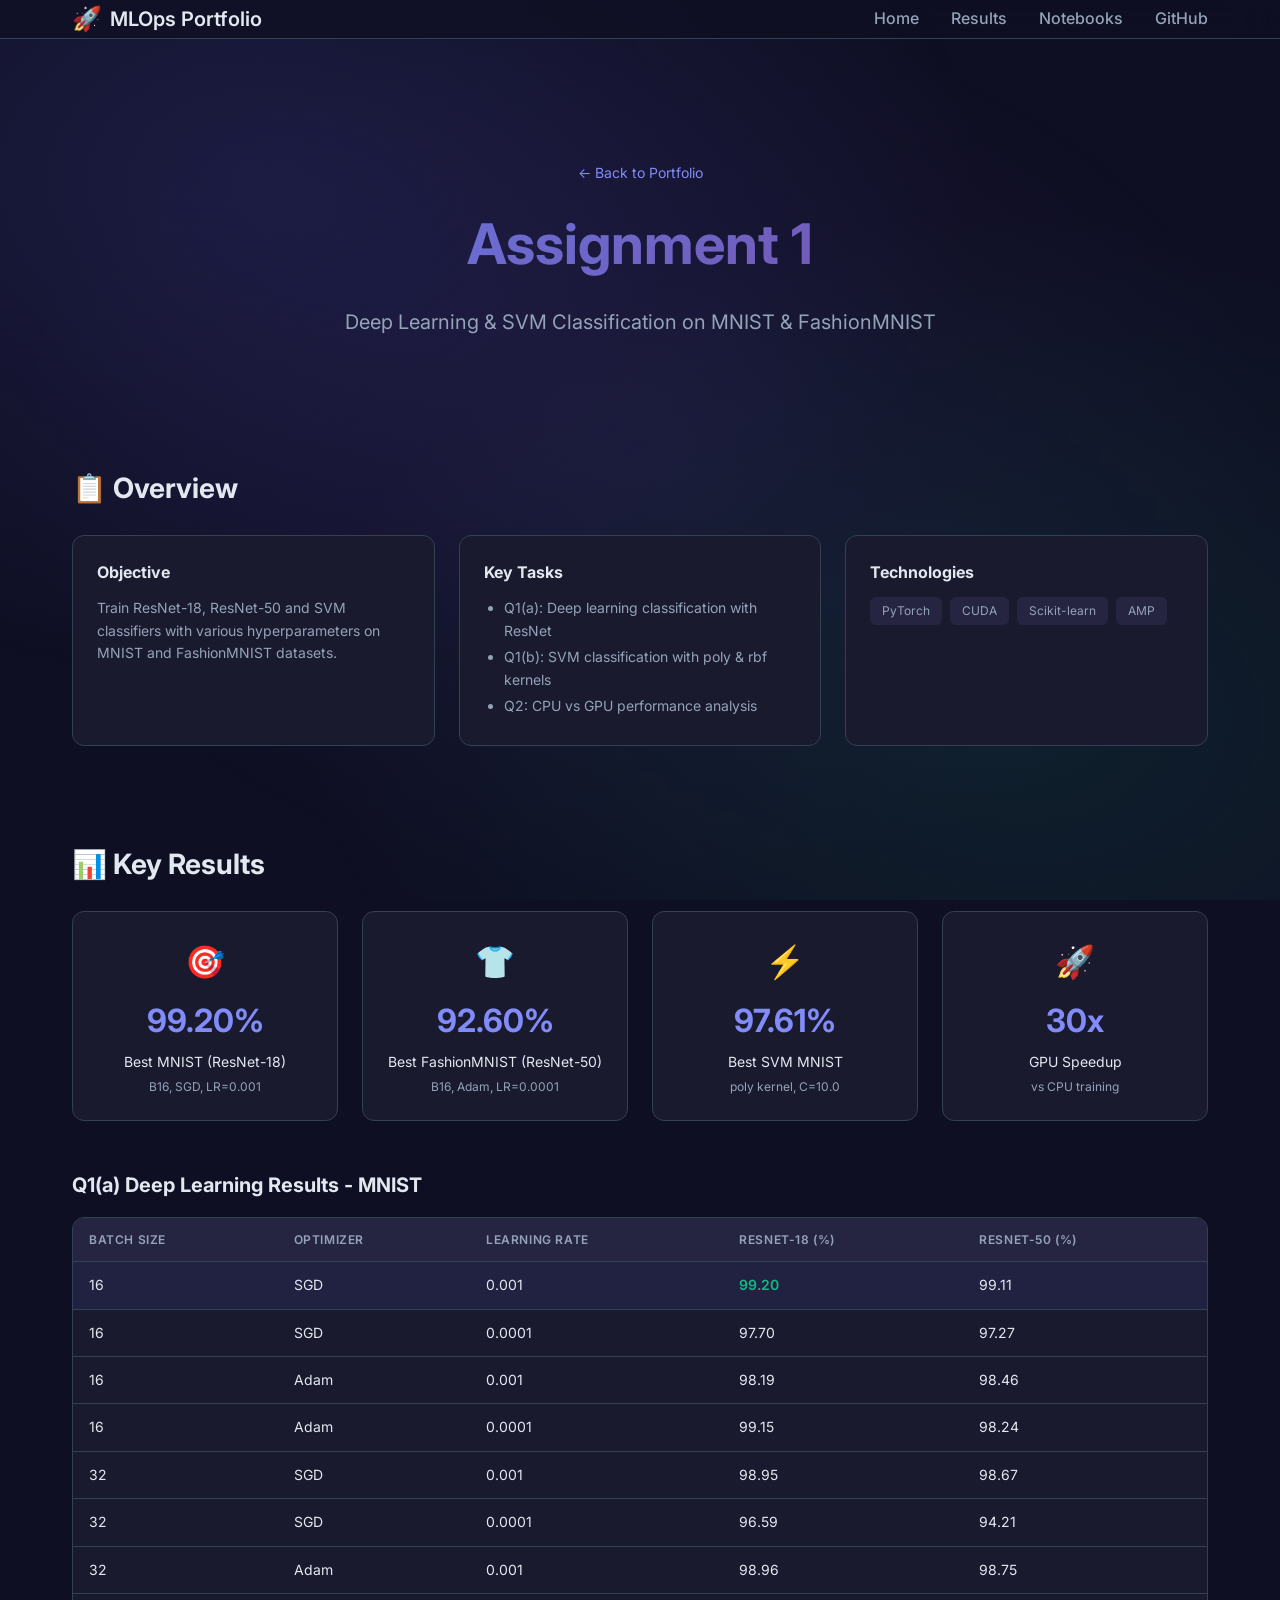
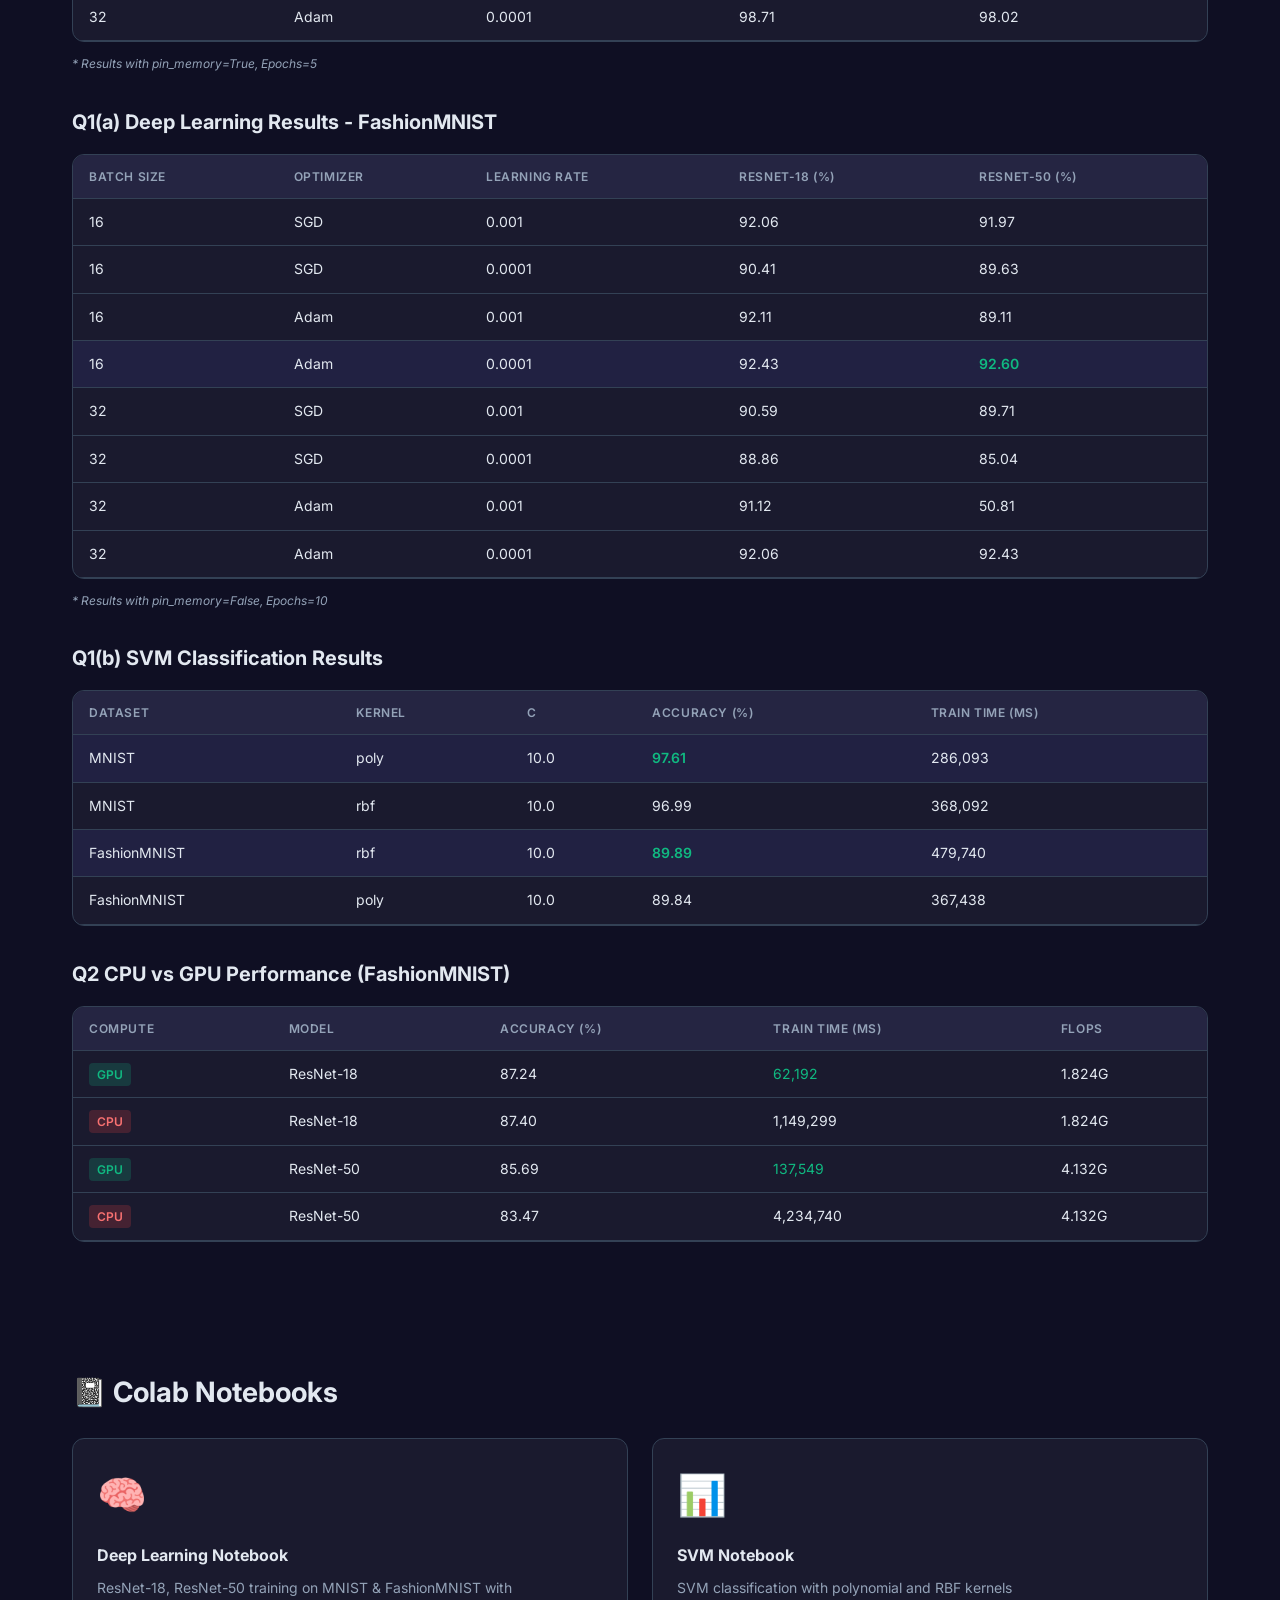
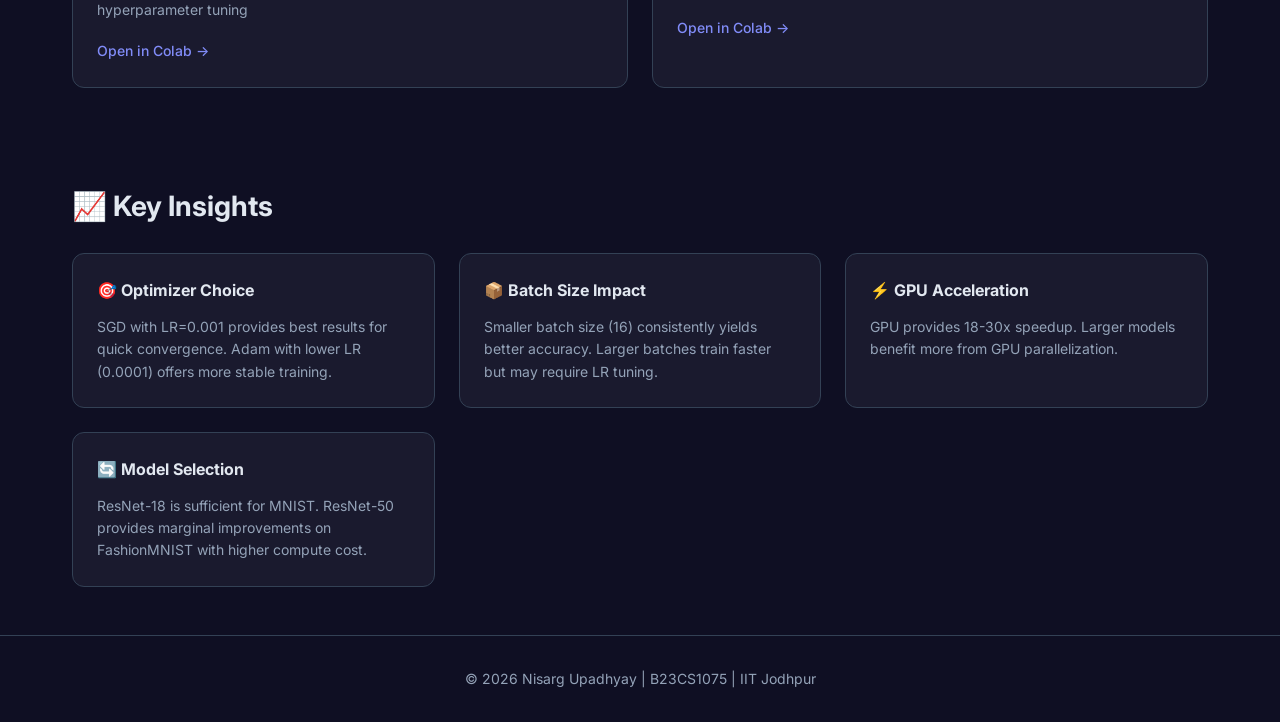
==== docs/assignment1.html @ f8770059 "Add GitHub Pages site" ====
<!DOCTYPE html>
<html lang="en">

<head>
    <meta charset="UTF-8">
    <meta name="viewport" content="width=device-width, initial-scale=1.0">
    <title>Assignment 1 - MLOps Portfolio</title>
    <link rel="stylesheet" href="style.css">
    <link href="https://fonts.googleapis.com/css2?family=Inter:wght@300;400;500;600;700&display=swap" rel="stylesheet">
</head>

<body>
    <div class="gradient-bg"></div>

    <header>
        <nav class="container">
            <div class="logo">
                <span class="logo-icon">🚀</span>
                <span>MLOps Portfolio</span>
            </div>
            <div class="nav-links">
                <a href="index.html">Home</a>
                <a href="#results">Results</a>
                <a href="#notebooks">Notebooks</a>
                <a href="https://github.com/NisargUpadhyayIITJ/MLOps-NisargUpadhyay-B23CS1075"
                    target="_blank">GitHub</a>
            </div>
        </nav>
    </header>

    <main>
        <section class="hero" style="padding-bottom: 3rem;">
            <div class="container">
                <a href="index.html" class="back-link">← Back to Portfolio</a>
                <h1>Assignment 1</h1>
                <p class="subtitle">Deep Learning & SVM Classification on MNIST & FashionMNIST</p>
            </div>
        </section>

        <section class="section">
            <div class="container">
                <h2>📋 Overview</h2>
                <div class="overview-grid">
                    <div class="overview-card">
                        <h4>Objective</h4>
                        <p>Train ResNet-18, ResNet-50 and SVM classifiers with various hyperparameters on MNIST and
                            FashionMNIST datasets.</p>
                    </div>
                    <div class="overview-card">
                        <h4>Key Tasks</h4>
                        <ul>
                            <li>Q1(a): Deep learning classification with ResNet</li>
                            <li>Q1(b): SVM classification with poly & rbf kernels</li>
                            <li>Q2: CPU vs GPU performance analysis</li>
                        </ul>
                    </div>
                    <div class="overview-card">
                        <h4>Technologies</h4>
                        <div class="tech-stack">
                            <span class="tech">PyTorch</span>
                            <span class="tech">CUDA</span>
                            <span class="tech">Scikit-learn</span>
                            <span class="tech">AMP</span>
                        </div>
                    </div>
                </div>
            </div>
        </section>

        <section id="results" class="section">
            <div class="container">
                <h2>📊 Key Results</h2>

                <!-- Best Results Cards -->
                <div class="results-grid">
                    <div class="result-card">
                        <div class="result-icon">🎯</div>
                        <div class="result-value">99.20%</div>
                        <div class="result-label">Best MNIST (ResNet-18)</div>
                        <div class="result-details">B16, SGD, LR=0.001</div>
                    </div>
                    <div class="result-card">
                        <div class="result-icon">👕</div>
                        <div class="result-value">92.60%</div>
                        <div class="result-label">Best FashionMNIST (ResNet-50)</div>
                        <div class="result-details">B16, Adam, LR=0.0001</div>
                    </div>
                    <div class="result-card">
                        <div class="result-icon">⚡</div>
                        <div class="result-value">97.61%</div>
                        <div class="result-label">Best SVM MNIST</div>
                        <div class="result-details">poly kernel, C=10.0</div>
                    </div>
                    <div class="result-card">
                        <div class="result-icon">🚀</div>
                        <div class="result-value">30x</div>
                        <div class="result-label">GPU Speedup</div>
                        <div class="result-details">vs CPU training</div>
                    </div>
                </div>

                <!-- Q1(a) Results Table -->
                <div class="table-section">
                    <h3>Q1(a) Deep Learning Results - MNIST</h3>
                    <div class="table-wrapper">
                        <table>
                            <thead>
                                <tr>
                                    <th>Batch Size</th>
                                    <th>Optimizer</th>
                                    <th>Learning Rate</th>
                                    <th>ResNet-18 (%)</th>
                                    <th>ResNet-50 (%)</th>
                                </tr>
                            </thead>
                            <tbody>
                                <tr class="highlight-row">
                                    <td>16</td>
                                    <td>SGD</td>
                                    <td>0.001</td>
                                    <td class="best">99.20</td>
                                    <td>99.11</td>
                                </tr>
                                <tr>
                                    <td>16</td>
                                    <td>SGD</td>
                                    <td>0.0001</td>
                                    <td>97.70</td>
                                    <td>97.27</td>
                                </tr>
                                <tr>
                                    <td>16</td>
                                    <td>Adam</td>
                                    <td>0.001</td>
                                    <td>98.19</td>
                                    <td>98.46</td>
                                </tr>
                                <tr>
                                    <td>16</td>
                                    <td>Adam</td>
                                    <td>0.0001</td>
                                    <td>99.15</td>
                                    <td>98.24</td>
                                </tr>
                                <tr>
                                    <td>32</td>
                                    <td>SGD</td>
                                    <td>0.001</td>
                                    <td>98.95</td>
                                    <td>98.67</td>
                                </tr>
                                <tr>
                                    <td>32</td>
                                    <td>SGD</td>
                                    <td>0.0001</td>
                                    <td>96.59</td>
                                    <td>94.21</td>
                                </tr>
                                <tr>
                                    <td>32</td>
                                    <td>Adam</td>
                                    <td>0.001</td>
                                    <td>98.96</td>
                                    <td>98.75</td>
                                </tr>
                                <tr>
                                    <td>32</td>
                                    <td>Adam</td>
                                    <td>0.0001</td>
                                    <td>98.71</td>
                                    <td>98.02</td>
                                </tr>
                            </tbody>
                        </table>
                    </div>
                    <p class="table-note">* Results with pin_memory=True, Epochs=5</p>
                </div>

                <!-- Q1(a) FashionMNIST -->
                <div class="table-section">
                    <h3>Q1(a) Deep Learning Results - FashionMNIST</h3>
                    <div class="table-wrapper">
                        <table>
                            <thead>
                                <tr>
                                    <th>Batch Size</th>
                                    <th>Optimizer</th>
                                    <th>Learning Rate</th>
                                    <th>ResNet-18 (%)</th>
                                    <th>ResNet-50 (%)</th>
                                </tr>
                            </thead>
                            <tbody>
                                <tr>
                                    <td>16</td>
                                    <td>SGD</td>
                                    <td>0.001</td>
                                    <td>92.06</td>
                                    <td>91.97</td>
                                </tr>
                                <tr>
                                    <td>16</td>
                                    <td>SGD</td>
                                    <td>0.0001</td>
                                    <td>90.41</td>
                                    <td>89.63</td>
                                </tr>
                                <tr>
                                    <td>16</td>
                                    <td>Adam</td>
                                    <td>0.001</td>
                                    <td>92.11</td>
                                    <td>89.11</td>
                                </tr>
                                <tr class="highlight-row">
                                    <td>16</td>
                                    <td>Adam</td>
                                    <td>0.0001</td>
                                    <td>92.43</td>
                                    <td class="best">92.60</td>
                                </tr>
                                <tr>
                                    <td>32</td>
                                    <td>SGD</td>
                                    <td>0.001</td>
                                    <td>90.59</td>
                                    <td>89.71</td>
                                </tr>
                                <tr>
                                    <td>32</td>
                                    <td>SGD</td>
                                    <td>0.0001</td>
                                    <td>88.86</td>
                                    <td>85.04</td>
                                </tr>
                                <tr>
                                    <td>32</td>
                                    <td>Adam</td>
                                    <td>0.001</td>
                                    <td>91.12</td>
                                    <td>50.81</td>
                                </tr>
                                <tr>
                                    <td>32</td>
                                    <td>Adam</td>
                                    <td>0.0001</td>
                                    <td>92.06</td>
                                    <td>92.43</td>
                                </tr>
                            </tbody>
                        </table>
                    </div>
                    <p class="table-note">* Results with pin_memory=False, Epochs=10</p>
                </div>

                <!-- Q1(b) SVM Results -->
                <div class="table-section">
                    <h3>Q1(b) SVM Classification Results</h3>
                    <div class="table-wrapper">
                        <table>
                            <thead>
                                <tr>
                                    <th>Dataset</th>
                                    <th>Kernel</th>
                                    <th>C</th>
                                    <th>Accuracy (%)</th>
                                    <th>Train Time (ms)</th>
                                </tr>
                            </thead>
                            <tbody>
                                <tr class="highlight-row">
                                    <td>MNIST</td>
                                    <td>poly</td>
                                    <td>10.0</td>
                                    <td class="best">97.61</td>
                                    <td>286,093</td>
                                </tr>
                                <tr>
                                    <td>MNIST</td>
                                    <td>rbf</td>
                                    <td>10.0</td>
                                    <td>96.99</td>
                                    <td>368,092</td>
                                </tr>
                                <tr class="highlight-row">
                                    <td>FashionMNIST</td>
                                    <td>rbf</td>
                                    <td>10.0</td>
                                    <td class="best">89.89</td>
                                    <td>479,740</td>
                                </tr>
                                <tr>
                                    <td>FashionMNIST</td>
                                    <td>poly</td>
                                    <td>10.0</td>
                                    <td>89.84</td>
                                    <td>367,438</td>
                                </tr>
                            </tbody>
                        </table>
                    </div>
                </div>

                <!-- Q2 CPU vs GPU -->
                <div class="table-section">
                    <h3>Q2 CPU vs GPU Performance (FashionMNIST)</h3>
                    <div class="table-wrapper">
                        <table>
                            <thead>
                                <tr>
                                    <th>Compute</th>
                                    <th>Model</th>
                                    <th>Accuracy (%)</th>
                                    <th>Train Time (ms)</th>
                                    <th>FLOPs</th>
                                </tr>
                            </thead>
                            <tbody>
                                <tr>
                                    <td><span class="badge-gpu">GPU</span></td>
                                    <td>ResNet-18</td>
                                    <td>87.24</td>
                                    <td class="fast">62,192</td>
                                    <td>1.824G</td>
                                </tr>
                                <tr>
                                    <td><span class="badge-cpu">CPU</span></td>
                                    <td>ResNet-18</td>
                                    <td>87.40</td>
                                    <td>1,149,299</td>
                                    <td>1.824G</td>
                                </tr>
                                <tr>
                                    <td><span class="badge-gpu">GPU</span></td>
                                    <td>ResNet-50</td>
                                    <td>85.69</td>
                                    <td class="fast">137,549</td>
                                    <td>4.132G</td>
                                </tr>
                                <tr>
                                    <td><span class="badge-cpu">CPU</span></td>
                                    <td>ResNet-50</td>
                                    <td>83.47</td>
                                    <td>4,234,740</td>
                                    <td>4.132G</td>
                                </tr>
                            </tbody>
                        </table>
                    </div>
                </div>
            </div>
        </section>

        <section id="notebooks" class="section">
            <div class="container">
                <h2>📓 Colab Notebooks</h2>
                <div class="notebooks-grid">
                    <a href="https://colab.research.google.com/drive/1-3agnpflxnU_hf_g7Wbe6ltnSeutNw2f?usp=sharing"
                        target="_blank" class="notebook-card">
                        <div class="notebook-icon">🧠</div>
                        <h4>Deep Learning Notebook</h4>
                        <p>ResNet-18, ResNet-50 training on MNIST & FashionMNIST with hyperparameter tuning</p>
                        <span class="notebook-link">Open in Colab →</span>
                    </a>
                    <a href="https://colab.research.google.com/drive/14oD_n-gdJ2UhbP2VbSXAfVhBiyGsc8Dh?usp=sharing"
                        target="_blank" class="notebook-card">
                        <div class="notebook-icon">📊</div>
                        <h4>SVM Notebook</h4>
                        <p>SVM classification with polynomial and RBF kernels</p>
                        <span class="notebook-link">Open in Colab →</span>
                    </a>
                </div>
            </div>
        </section>

        <section class="section">
            <div class="container">
                <h2>📈 Key Insights</h2>
                <div class="insights-grid">
                    <div class="insight-card">
                        <h4>🎯 Optimizer Choice</h4>
                        <p>SGD with LR=0.001 provides best results for quick convergence. Adam with lower LR (0.0001)
                            offers more stable training.</p>
                    </div>
                    <div class="insight-card">
                        <h4>📦 Batch Size Impact</h4>
                        <p>Smaller batch size (16) consistently yields better accuracy. Larger batches train faster but
                            may require LR tuning.</p>
                    </div>
                    <div class="insight-card">
                        <h4>⚡ GPU Acceleration</h4>
                        <p>GPU provides 18-30x speedup. Larger models benefit more from GPU parallelization.</p>
                    </div>
                    <div class="insight-card">
                        <h4>🔄 Model Selection</h4>
                        <p>ResNet-18 is sufficient for MNIST. ResNet-50 provides marginal improvements on FashionMNIST
                            with higher compute cost.</p>
                    </div>
                </div>
            </div>
        </section>
    </main>

    <footer>
        <div class="container">
            <p>© 2026 Nisarg Upadhyay | B23CS1075 | IIT Jodhpur</p>
        </div>
    </footer>

    <style>
        .back-link {
            display: inline-block;
            color: var(--primary-light);
            text-decoration: none;
            margin-bottom: 1rem;
            font-size: 0.875rem;
        }

        .back-link:hover {
            text-decoration: underline;
        }

        .section {
            padding: 3rem 0;
        }

        .section h2 {
            font-size: 1.75rem;
            margin-bottom: 1.5rem;
        }

        .overview-grid,
        .results-grid,
        .notebooks-grid,
        .insights-grid {
            display: grid;
            gap: 1.5rem;
        }

        .overview-grid {
            grid-template-columns: repeat(auto-fit, minmax(280px, 1fr));
        }

        .results-grid {
            grid-template-columns: repeat(auto-fit, minmax(200px, 1fr));
            margin-bottom: 3rem;
        }

        .notebooks-grid {
            grid-template-columns: repeat(auto-fit, minmax(300px, 1fr));
        }

        .insights-grid {
            grid-template-columns: repeat(auto-fit, minmax(280px, 1fr));
        }

        .overview-card,
        .insight-card {
            background: var(--surface);
            padding: 1.5rem;
            border-radius: 12px;
            border: 1px solid var(--border);
        }

        .overview-card h4,
        .insight-card h4 {
            margin-bottom: 0.75rem;
            color: var(--text);
        }

        .overview-card p,
        .overview-card ul,
        .insight-card p {
            color: var(--text-muted);
            font-size: 0.875rem;
        }

        .overview-card ul {
            padding-left: 1.25rem;
        }

        .overview-card li {
            margin-bottom: 0.25rem;
        }

        .result-card {
            background: var(--surface);
            padding: 1.5rem;
            border-radius: 12px;
            border: 1px solid var(--border);
            text-align: center;
        }

        .result-icon {
            font-size: 2rem;
            margin-bottom: 0.5rem;
        }

        .result-value {
            font-size: 2rem;
            font-weight: 700;
            color: var(--primary-light);
        }

        .result-label {
            font-size: 0.875rem;
            color: var(--text);
            margin-top: 0.25rem;
        }

        .result-details {
            font-size: 0.75rem;
            color: var(--text-muted);
            margin-top: 0.25rem;
        }

        .table-section {
            margin-bottom: 2rem;
        }

        .table-section h3 {
            font-size: 1.25rem;
            margin-bottom: 1rem;
            color: var(--text);
        }

        .table-wrapper {
            overflow-x: auto;
            background: var(--surface);
            border-radius: 12px;
            border: 1px solid var(--border);
        }

        table {
            width: 100%;
            border-collapse: collapse;
        }

        th,
        td {
            padding: 0.75rem 1rem;
            text-align: left;
            border-bottom: 1px solid var(--border);
        }

        th {
            background: var(--surface-light);
            font-weight: 600;
            font-size: 0.75rem;
            text-transform: uppercase;
            letter-spacing: 0.05em;
            color: var(--text-muted);
        }

        td {
            font-size: 0.875rem;
        }

        .highlight-row {
            background: rgba(99, 102, 241, 0.1);
        }

        .best {
            color: var(--secondary);
            font-weight: 600;
        }

        .fast {
            color: var(--secondary);
        }

        .badge-gpu {
            background: rgba(16, 185, 129, 0.2);
            color: var(--secondary);
            padding: 0.25rem 0.5rem;
            border-radius: 4px;
            font-size: 0.75rem;
            font-weight: 600;
        }

        .badge-cpu {
            background: rgba(239, 68, 68, 0.2);
            color: #f87171;
            padding: 0.25rem 0.5rem;
            border-radius: 4px;
            font-size: 0.75rem;
            font-weight: 600;
        }

        .table-note {
            font-size: 0.75rem;
            color: var(--text-muted);
            margin-top: 0.75rem;
            font-style: italic;
        }

        .notebook-card {
            display: block;
            background: var(--surface);
            padding: 1.5rem;
            border-radius: 12px;
            border: 1px solid var(--border);
            text-decoration: none;
            transition: all 0.3s ease;
        }

        .notebook-card:hover {
            transform: translateY(-4px);
            border-color: var(--primary);
            box-shadow: 0 10px 30px rgba(0, 0, 0, 0.3);
        }

        .notebook-icon {
            font-size: 2.5rem;
            margin-bottom: 1rem;
        }

        .notebook-card h4 {
            color: var(--text);
            margin-bottom: 0.5rem;
        }

        .notebook-card p {
            color: var(--text-muted);
            font-size: 0.875rem;
            margin-bottom: 1rem;
        }

        .notebook-link {
            color: var(--primary-light);
            font-size: 0.875rem;
            font-weight: 500;
        }
    </style>
</body>

</html>
---- docs/style.css ----
/* CSS Variables */
:root {
    --primary: #6366f1;
    --primary-dark: #4f46e5;
    --primary-light: #818cf8;
    --secondary: #10b981;
    --background: #0f0f23;
    --surface: #1a1a2e;
    --surface-light: #252542;
    --text: #e2e8f0;
    --text-muted: #94a3b8;
    --border: #334155;
    --gradient-1: linear-gradient(135deg, #667eea 0%, #764ba2 100%);
    --gradient-2: linear-gradient(135deg, #f093fb 0%, #f5576c 100%);
    --gradient-3: linear-gradient(135deg, #4facfe 0%, #00f2fe 100%);
}

/* Reset & Base */
* {
    margin: 0;
    padding: 0;
    box-sizing: border-box;
}

html {
    scroll-behavior: smooth;
}

body {
    font-family: 'Inter', -apple-system, BlinkMacSystemFont, sans-serif;
    background: var(--background);
    color: var(--text);
    line-height: 1.6;
    min-height: 100vh;
}

.container {
    max-width: 1200px;
    margin: 0 auto;
    padding: 0 2rem;
}

/* Animated Background */
.gradient-bg {
    position: fixed;
    top: 0;
    left: 0;
    right: 0;
    height: 100vh;
    background: 
        radial-gradient(ellipse at 20% 20%, rgba(99, 102, 241, 0.15) 0%, transparent 50%),
        radial-gradient(ellipse at 80% 80%, rgba(16, 185, 129, 0.1) 0%, transparent 50%),
        radial-gradient(ellipse at 50% 50%, rgba(139, 92, 246, 0.08) 0%, transparent 70%);
    z-index: -1;
    pointer-events: none;
}

/* Header & Navigation */
header {
    position: fixed;
    top: 0;
    left: 0;
    right: 0;
    z-index: 100;
    background: rgba(15, 15, 35, 0.8);
    backdrop-filter: blur(20px);
    border-bottom: 1px solid var(--border);
}

header nav {
    display: flex;
    justify-content: space-between;
    align-items: center;
    padding: 1rem 2rem;
}

.logo {
    display: flex;
    align-items: center;
    gap: 0.5rem;
    font-weight: 600;
    font-size: 1.25rem;
}

.logo-icon {
    font-size: 1.5rem;
}

.nav-links {
    display: flex;
    gap: 2rem;
}

.nav-links a {
    color: var(--text-muted);
    text-decoration: none;
    font-weight: 500;
    transition: color 0.3s ease;
}

.nav-links a:hover {
    color: var(--primary-light);
}

/* Hero Section */
.hero {
    padding: 10rem 0 5rem;
    text-align: center;
}

.hero h1 {
    font-size: 3.5rem;
    font-weight: 700;
    background: var(--gradient-1);
    -webkit-background-clip: text;
    -webkit-text-fill-color: transparent;
    background-clip: text;
    margin-bottom: 1rem;
}

.hero .subtitle {
    font-size: 1.25rem;
    color: var(--text-muted);
    margin-bottom: 2rem;
}

.student-info {
    display: flex;
    justify-content: center;
    gap: 1rem;
    flex-wrap: wrap;
}

.badge {
    background: var(--surface);
    padding: 0.5rem 1rem;
    border-radius: 50px;
    font-size: 0.875rem;
    border: 1px solid var(--border);
}

/* Assignments Section */
.assignments {
    padding: 4rem 0;
}

.assignments h2 {
    font-size: 2rem;
    margin-bottom: 2rem;
}

.assignment-card {
    background: var(--surface);
    border-radius: 16px;
    padding: 2rem;
    margin-bottom: 1.5rem;
    border: 1px solid var(--border);
    transition: transform 0.3s ease, box-shadow 0.3s ease;
}

.assignment-card:hover {
    transform: translateY(-4px);
    box-shadow: 0 20px 40px rgba(0, 0, 0, 0.3);
}

.assignment-card.featured {
    border-color: var(--primary);
    background: linear-gradient(135deg, var(--surface) 0%, rgba(99, 102, 241, 0.1) 100%);
}

.assignment-card.upcoming {
    opacity: 0.6;
}

.card-header {
    display: flex;
    justify-content: space-between;
    align-items: center;
    margin-bottom: 1rem;
}

.assignment-number {
    font-size: 2.5rem;
    font-weight: 700;
    color: var(--primary);
    opacity: 0.5;
}

.status {
    padding: 0.25rem 0.75rem;
    border-radius: 50px;
    font-size: 0.75rem;
    font-weight: 600;
    text-transform: uppercase;
}

.status.completed {
    background: rgba(16, 185, 129, 0.2);
    color: var(--secondary);
}

.status.upcoming-badge {
    background: rgba(99, 102, 241, 0.2);
    color: var(--primary-light);
}

.assignment-card h3 {
    font-size: 1.5rem;
    margin-bottom: 0.75rem;
}

.assignment-card .description {
    color: var(--text-muted);
    margin-bottom: 1.5rem;
}

/* Highlights Grid */
.highlights {
    display: grid;
    grid-template-columns: repeat(auto-fit, minmax(150px, 1fr));
    gap: 1rem;
    margin-bottom: 1.5rem;
}

.highlight-item {
    background: var(--surface-light);
    padding: 1rem;
    border-radius: 12px;
    text-align: center;
}

.highlight-value {
    display: block;
    font-size: 1.75rem;
    font-weight: 700;
    color: var(--primary-light);
}

.highlight-label {
    font-size: 0.75rem;
    color: var(--text-muted);
    text-transform: uppercase;
    letter-spacing: 0.05em;
}

/* Tech Stack */
.tech-stack {
    display: flex;
    flex-wrap: wrap;
    gap: 0.5rem;
    margin-bottom: 1.5rem;
}

.tech {
    background: var(--surface-light);
    padding: 0.25rem 0.75rem;
    border-radius: 6px;
    font-size: 0.75rem;
    color: var(--text-muted);
}

/* Card Links */
.card-links {
    display: flex;
    flex-wrap: wrap;
    gap: 0.75rem;
}

.btn {
    display: inline-flex;
    align-items: center;
    gap: 0.5rem;
    padding: 0.75rem 1.25rem;
    border-radius: 8px;
    text-decoration: none;
    font-weight: 500;
    font-size: 0.875rem;
    transition: all 0.3s ease;
}

.btn.primary {
    background: var(--gradient-1);
    color: white;
}

.btn.primary:hover {
    transform: translateY(-2px);
    box-shadow: 0 10px 20px rgba(99, 102, 241, 0.3);
}

.btn.secondary {
    background: var(--surface-light);
    color: var(--text);
    border: 1px solid var(--border);
}

.btn.secondary:hover {
    background: var(--border);
}

/* About Section */
.about {
    padding: 4rem 0;
}

.about h2 {
    font-size: 2rem;
    margin-bottom: 2rem;
}

.about-content {
    background: var(--surface);
    border-radius: 16px;
    padding: 2rem;
    border: 1px solid var(--border);
}

.about-text p {
    color: var(--text-muted);
    margin-bottom: 1.5rem;
}

.contact-links {
    display: flex;
    gap: 1rem;
}

.contact-btn {
    display: inline-flex;
    align-items: center;
    gap: 0.5rem;
    padding: 0.75rem 1.25rem;
    background: var(--surface-light);
    border-radius: 8px;
    color: var(--text);
    text-decoration: none;
    transition: background 0.3s ease;
}

.contact-btn:hover {
    background: var(--border);
}

/* Footer */
footer {
    padding: 2rem 0;
    text-align: center;
    border-top: 1px solid var(--border);
    color: var(--text-muted);
    font-size: 0.875rem;
}

/* Responsive */
@media (max-width: 768px) {
    .hero h1 {
        font-size: 2.5rem;
    }
    
    .nav-links {
        display: none;
    }
    
    .highlights {
        grid-template-columns: 1fr;
    }
    
    .card-links {
        flex-direction: column;
    }
    
    .btn {
        width: 100%;
        justify-content: center;
    }
}
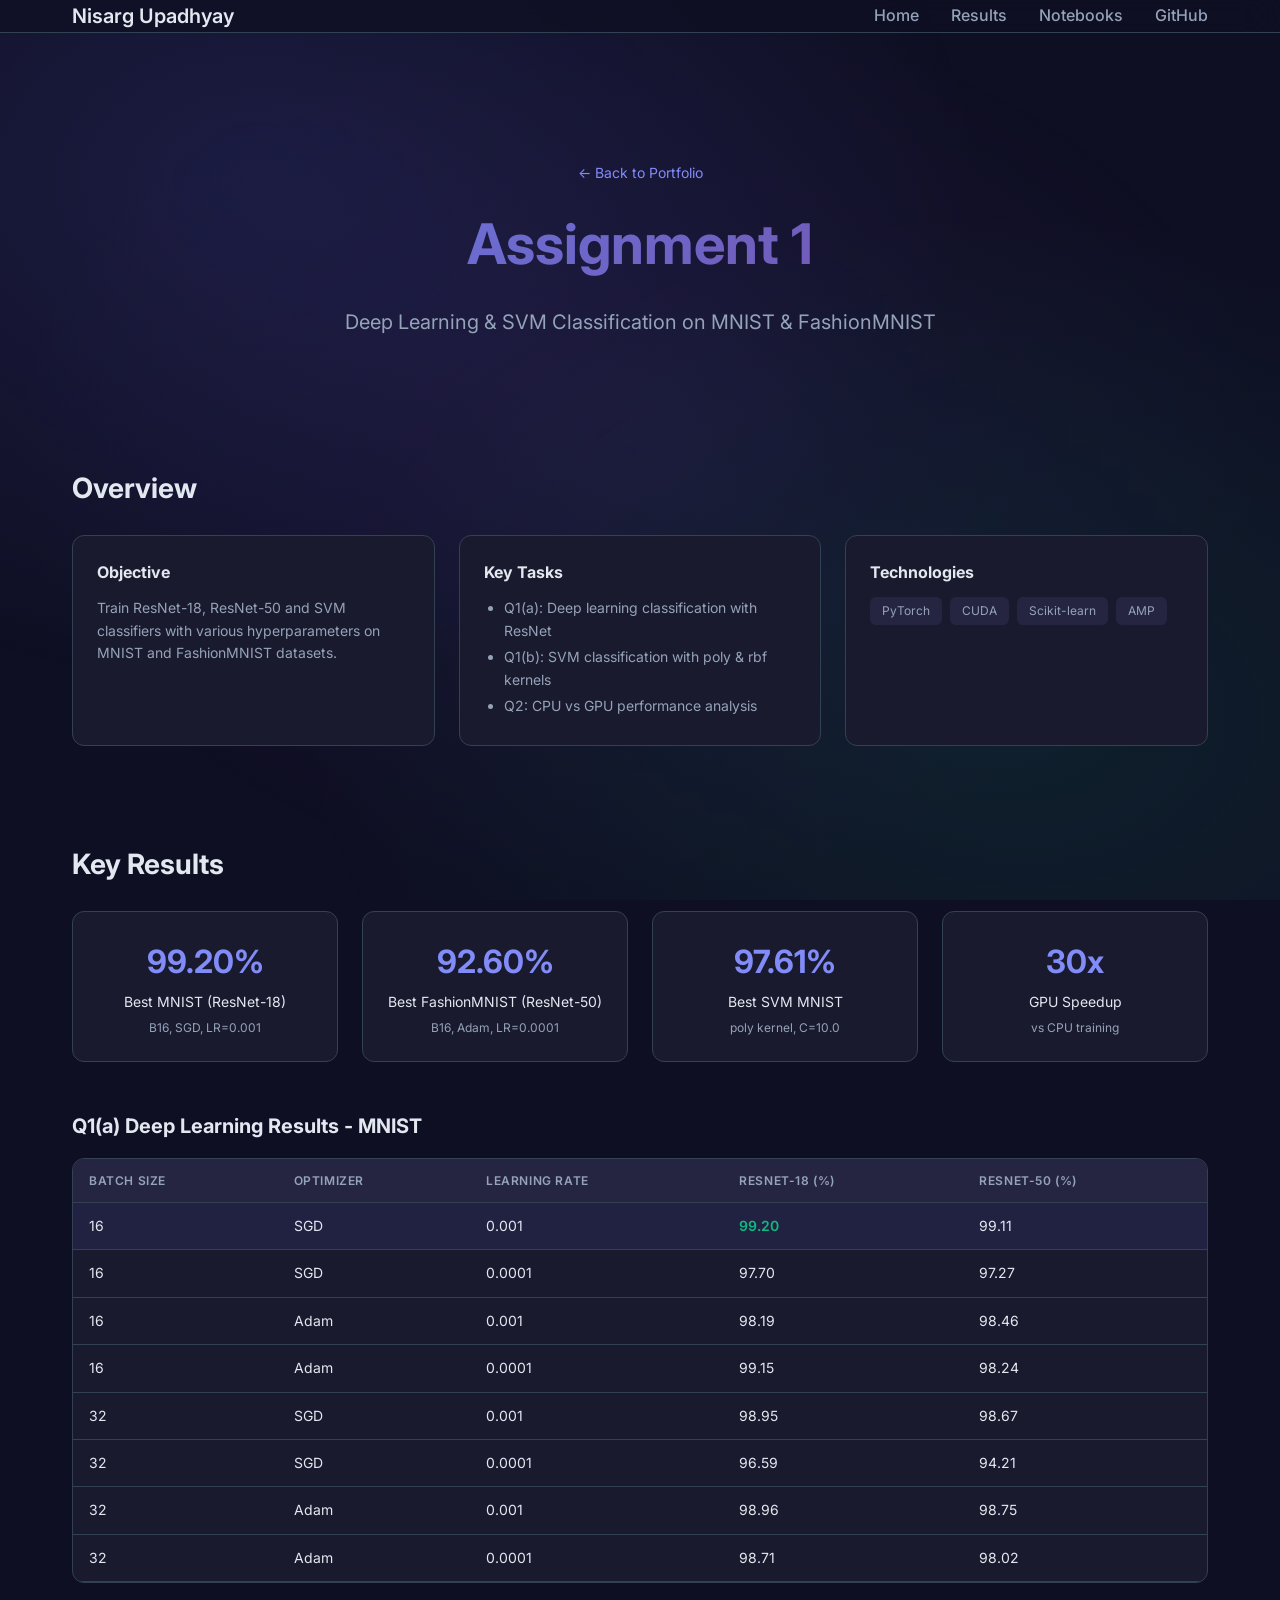
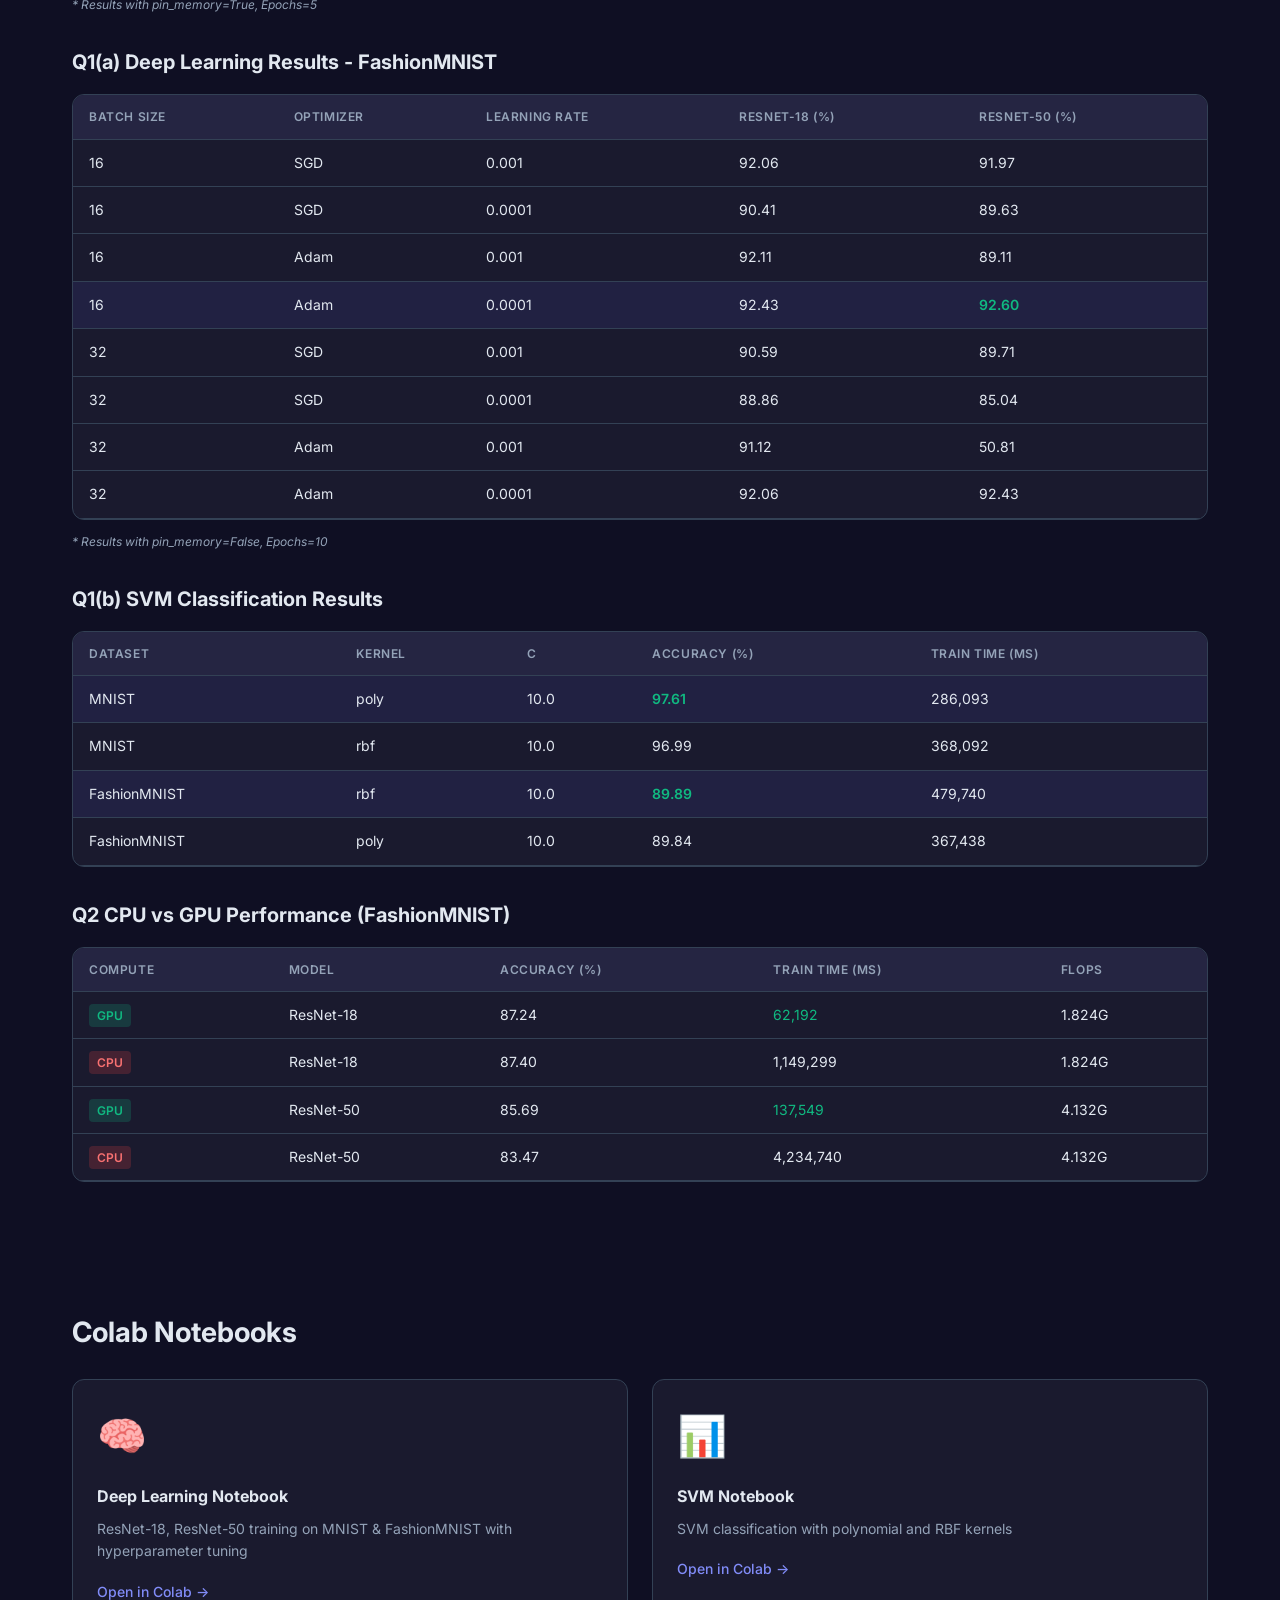
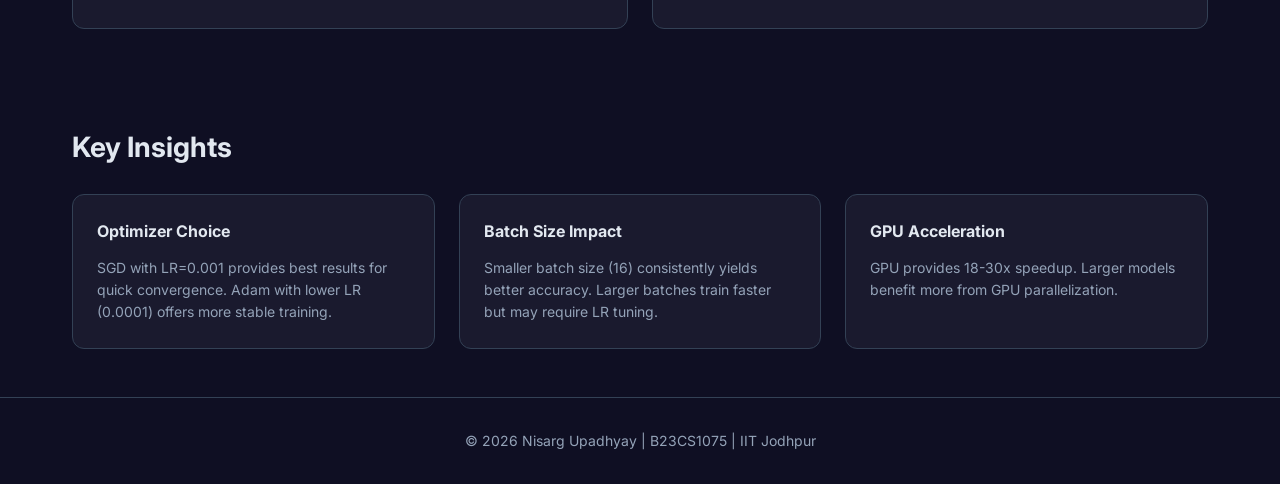
==== commit 4b2009a7: "Update: GitHub Pages site" ====
--- a/docs/assignment1.html
+++ b/docs/assignment1.html
@@ -15,8 +15,7 @@
     <header>
         <nav class="container">
             <div class="logo">
-                <span class="logo-icon">🚀</span>
-                <span>MLOps Portfolio</span>
+                <span>Nisarg Upadhyay</span>
             </div>
             <div class="nav-links">
                 <a href="index.html">Home</a>
@@ -39,7 +38,7 @@
 
         <section class="section">
             <div class="container">
-                <h2>📋 Overview</h2>
+                <h2>Overview</h2>
                 <div class="overview-grid">
                     <div class="overview-card">
                         <h4>Objective</h4>
@@ -69,30 +68,26 @@
 
         <section id="results" class="section">
             <div class="container">
-                <h2>📊 Key Results</h2>
+                <h2>Key Results</h2>
 
                 <!-- Best Results Cards -->
                 <div class="results-grid">
                     <div class="result-card">
-                        <div class="result-icon">🎯</div>
                         <div class="result-value">99.20%</div>
                         <div class="result-label">Best MNIST (ResNet-18)</div>
                         <div class="result-details">B16, SGD, LR=0.001</div>
                     </div>
                     <div class="result-card">
-                        <div class="result-icon">👕</div>
                         <div class="result-value">92.60%</div>
                         <div class="result-label">Best FashionMNIST (ResNet-50)</div>
                         <div class="result-details">B16, Adam, LR=0.0001</div>
                     </div>
                     <div class="result-card">
-                        <div class="result-icon">⚡</div>
                         <div class="result-value">97.61%</div>
                         <div class="result-label">Best SVM MNIST</div>
                         <div class="result-details">poly kernel, C=10.0</div>
                     </div>
                     <div class="result-card">
-                        <div class="result-icon">🚀</div>
                         <div class="result-value">30x</div>
                         <div class="result-label">GPU Speedup</div>
                         <div class="result-details">vs CPU training</div>
@@ -353,7 +348,7 @@
 
         <section id="notebooks" class="section">
             <div class="container">
-                <h2>📓 Colab Notebooks</h2>
+                <h2>Colab Notebooks</h2>
                 <div class="notebooks-grid">
                     <a href="https://colab.research.google.com/drive/1-3agnpflxnU_hf_g7Wbe6ltnSeutNw2f?usp=sharing"
                         target="_blank" class="notebook-card">
@@ -375,26 +370,21 @@
 
         <section class="section">
             <div class="container">
-                <h2>📈 Key Insights</h2>
+                <h2>Key Insights</h2>
                 <div class="insights-grid">
                     <div class="insight-card">
-                        <h4>🎯 Optimizer Choice</h4>
+                        <h4>Optimizer Choice</h4>
                         <p>SGD with LR=0.001 provides best results for quick convergence. Adam with lower LR (0.0001)
                             offers more stable training.</p>
                     </div>
                     <div class="insight-card">
-                        <h4>📦 Batch Size Impact</h4>
+                        <h4>Batch Size Impact</h4>
                         <p>Smaller batch size (16) consistently yields better accuracy. Larger batches train faster but
                             may require LR tuning.</p>
                     </div>
                     <div class="insight-card">
-                        <h4>⚡ GPU Acceleration</h4>
+                        <h4>GPU Acceleration</h4>
                         <p>GPU provides 18-30x speedup. Larger models benefit more from GPU parallelization.</p>
-                    </div>
-                    <div class="insight-card">
-                        <h4>🔄 Model Selection</h4>
-                        <p>ResNet-18 is sufficient for MNIST. ResNet-50 provides marginal improvements on FashionMNIST
-                            with higher compute cost.</p>
                     </div>
                 </div>
             </div>
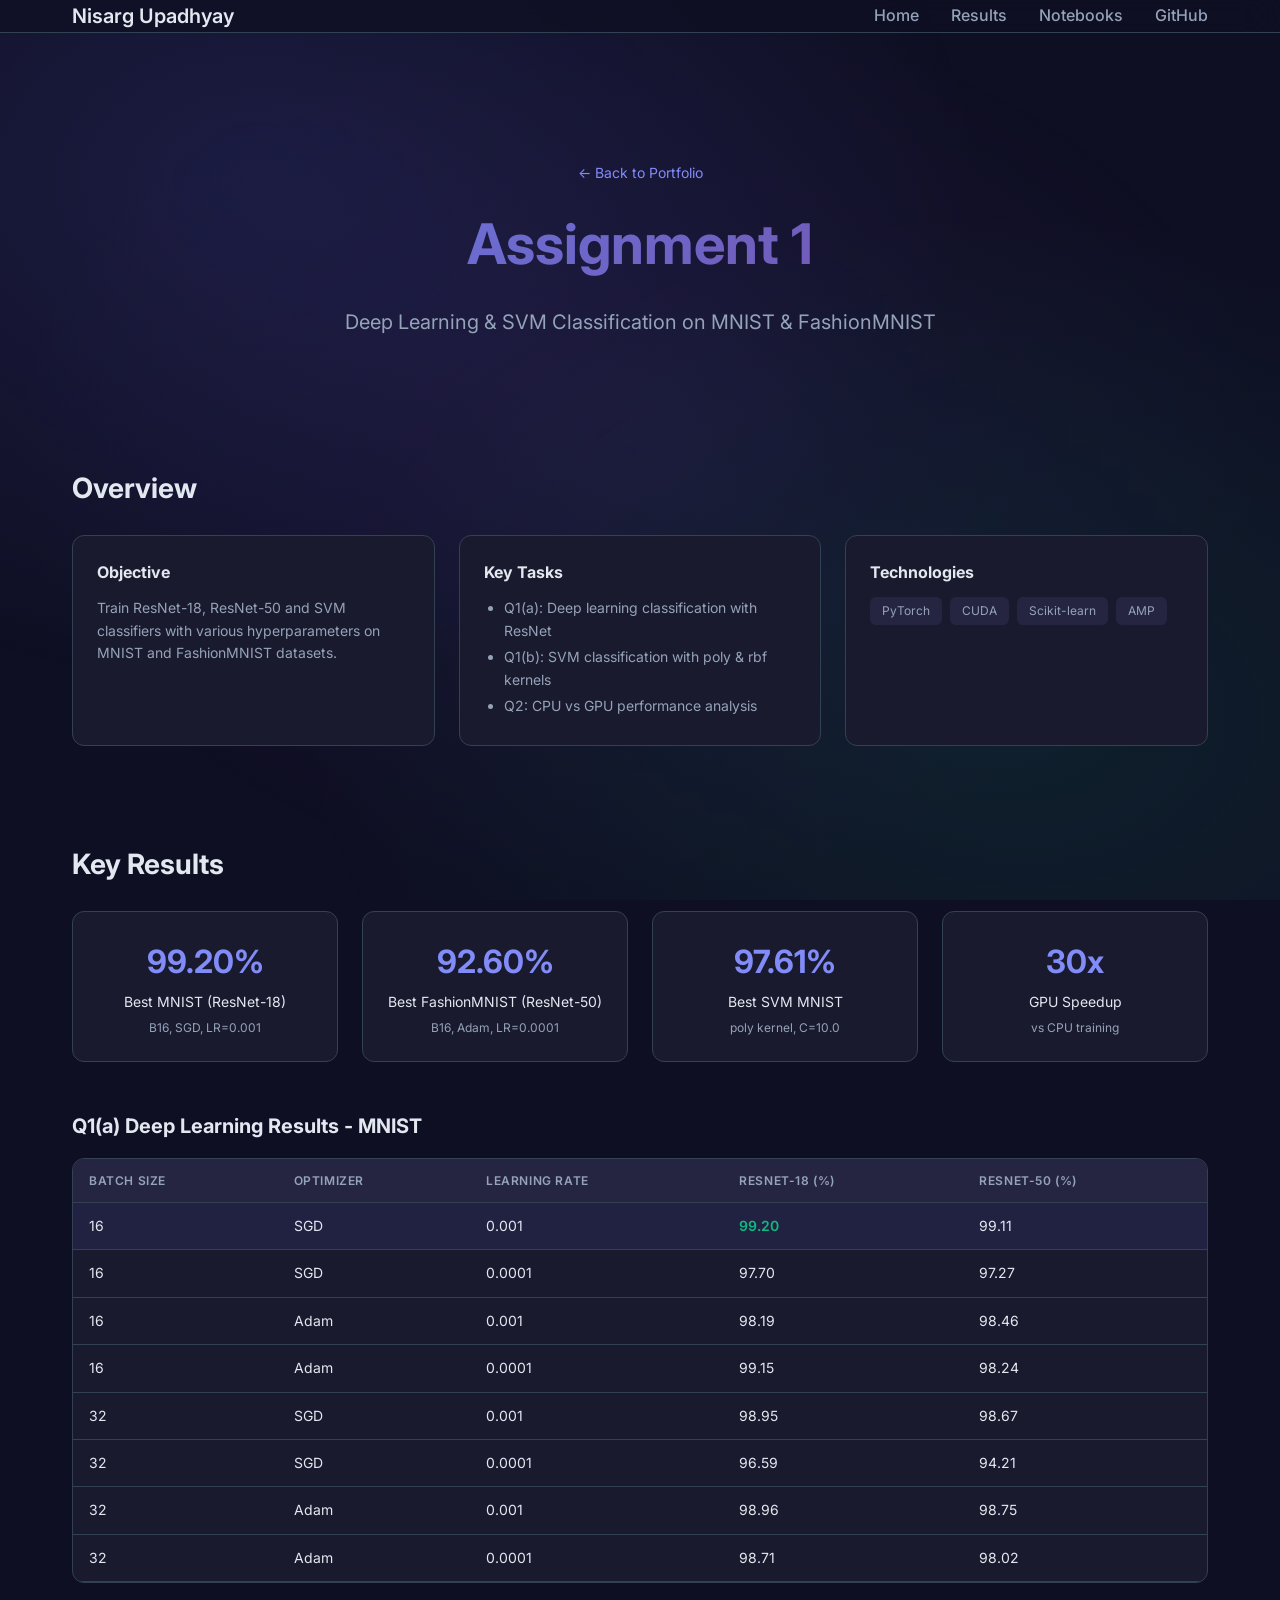
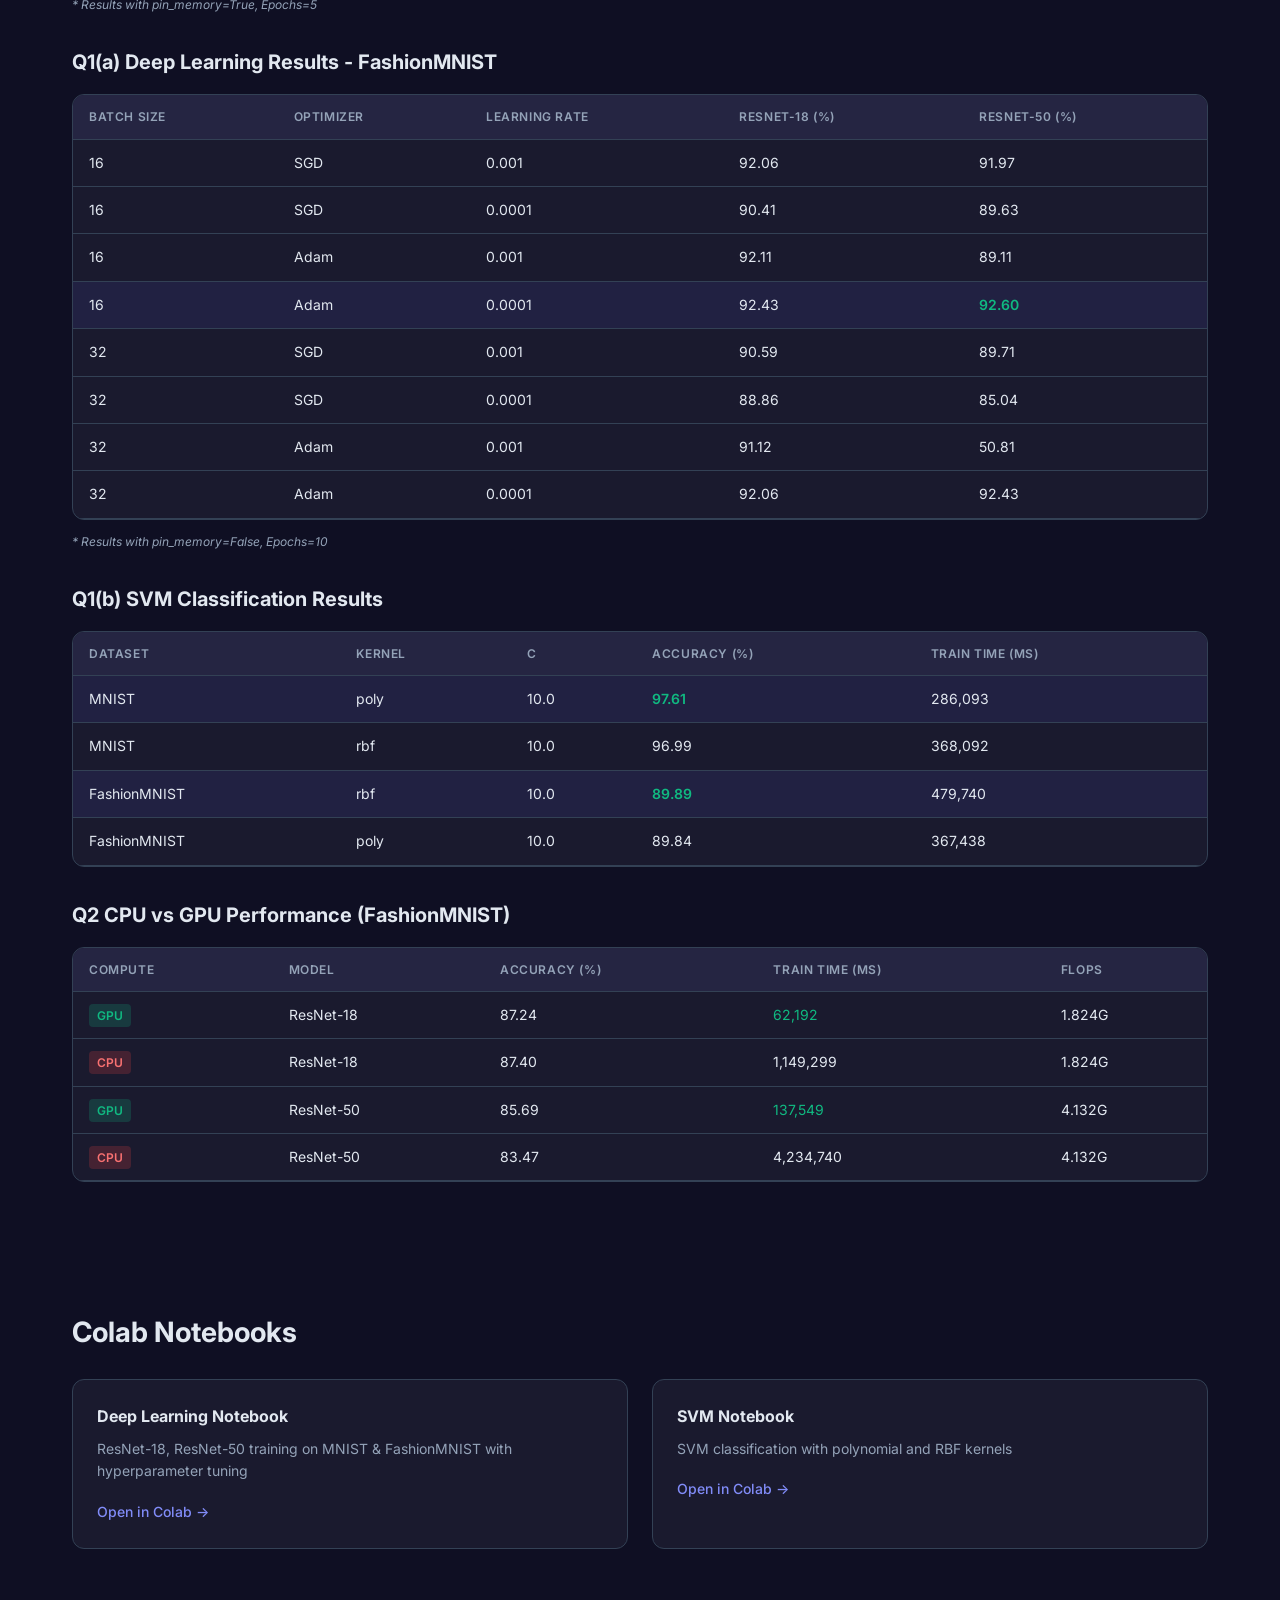
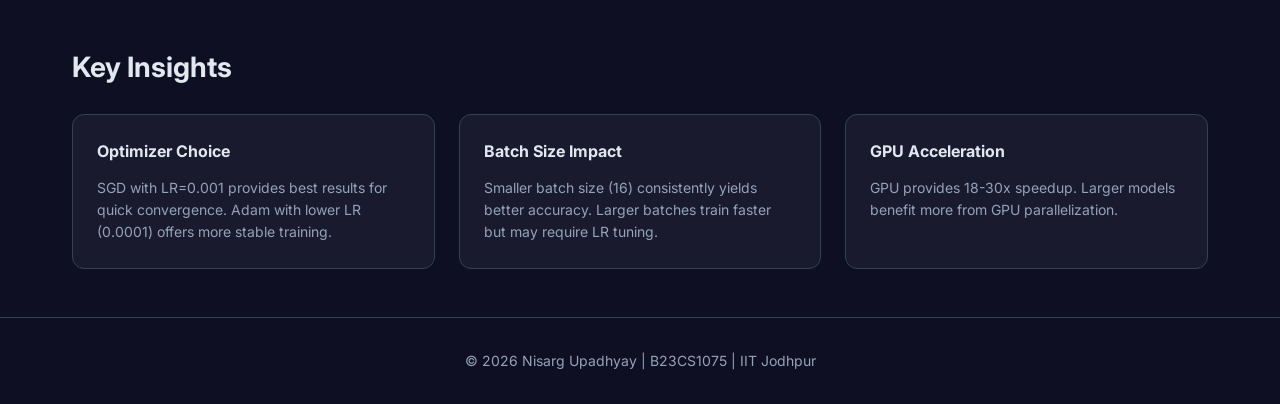
==== commit 9dc8555f: "Update: GitHub Pages site" ====
--- a/docs/assignment1.html
+++ b/docs/assignment1.html
@@ -352,14 +352,12 @@
                 <div class="notebooks-grid">
                     <a href="https://colab.research.google.com/drive/1-3agnpflxnU_hf_g7Wbe6ltnSeutNw2f?usp=sharing"
                         target="_blank" class="notebook-card">
-                        <div class="notebook-icon">🧠</div>
                         <h4>Deep Learning Notebook</h4>
                         <p>ResNet-18, ResNet-50 training on MNIST & FashionMNIST with hyperparameter tuning</p>
                         <span class="notebook-link">Open in Colab →</span>
                     </a>
                     <a href="https://colab.research.google.com/drive/14oD_n-gdJ2UhbP2VbSXAfVhBiyGsc8Dh?usp=sharing"
                         target="_blank" class="notebook-card">
-                        <div class="notebook-icon">📊</div>
                         <h4>SVM Notebook</h4>
                         <p>SVM classification with polynomial and RBF kernels</p>
                         <span class="notebook-link">Open in Colab →</span>
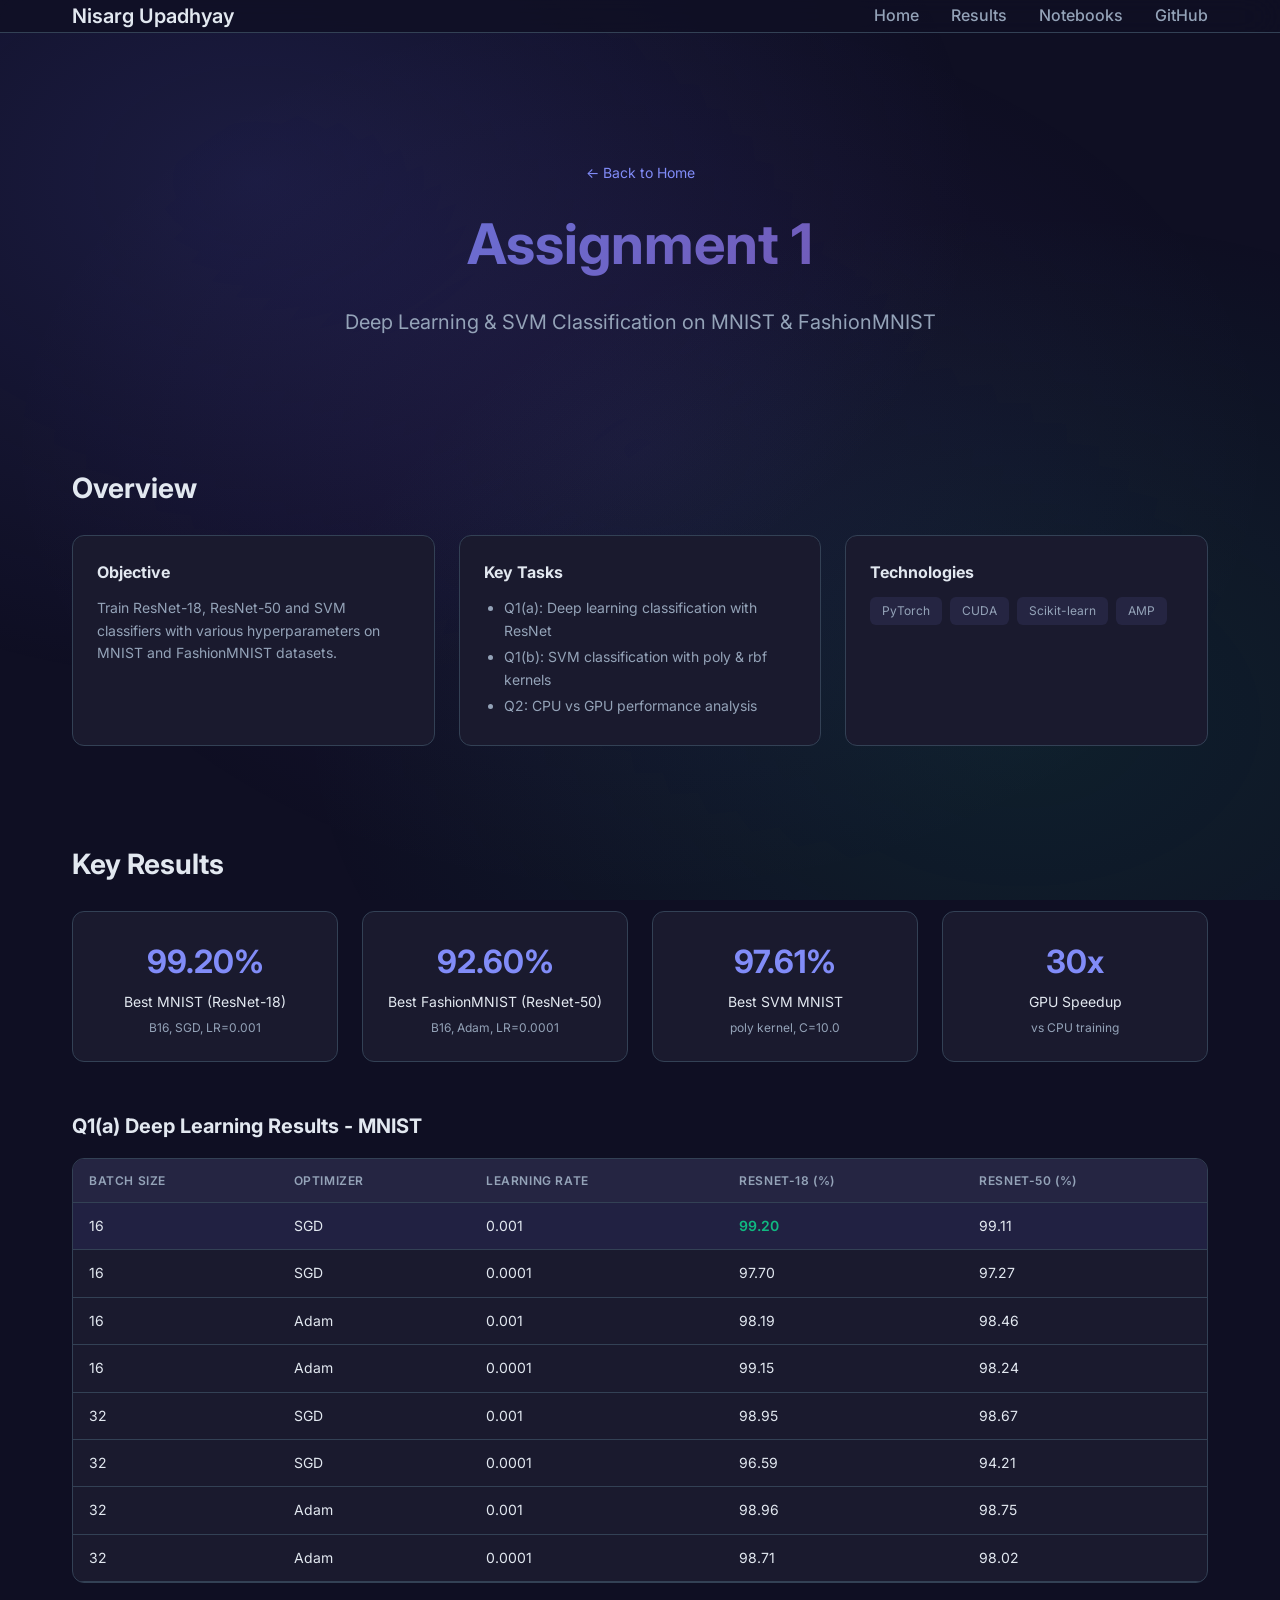
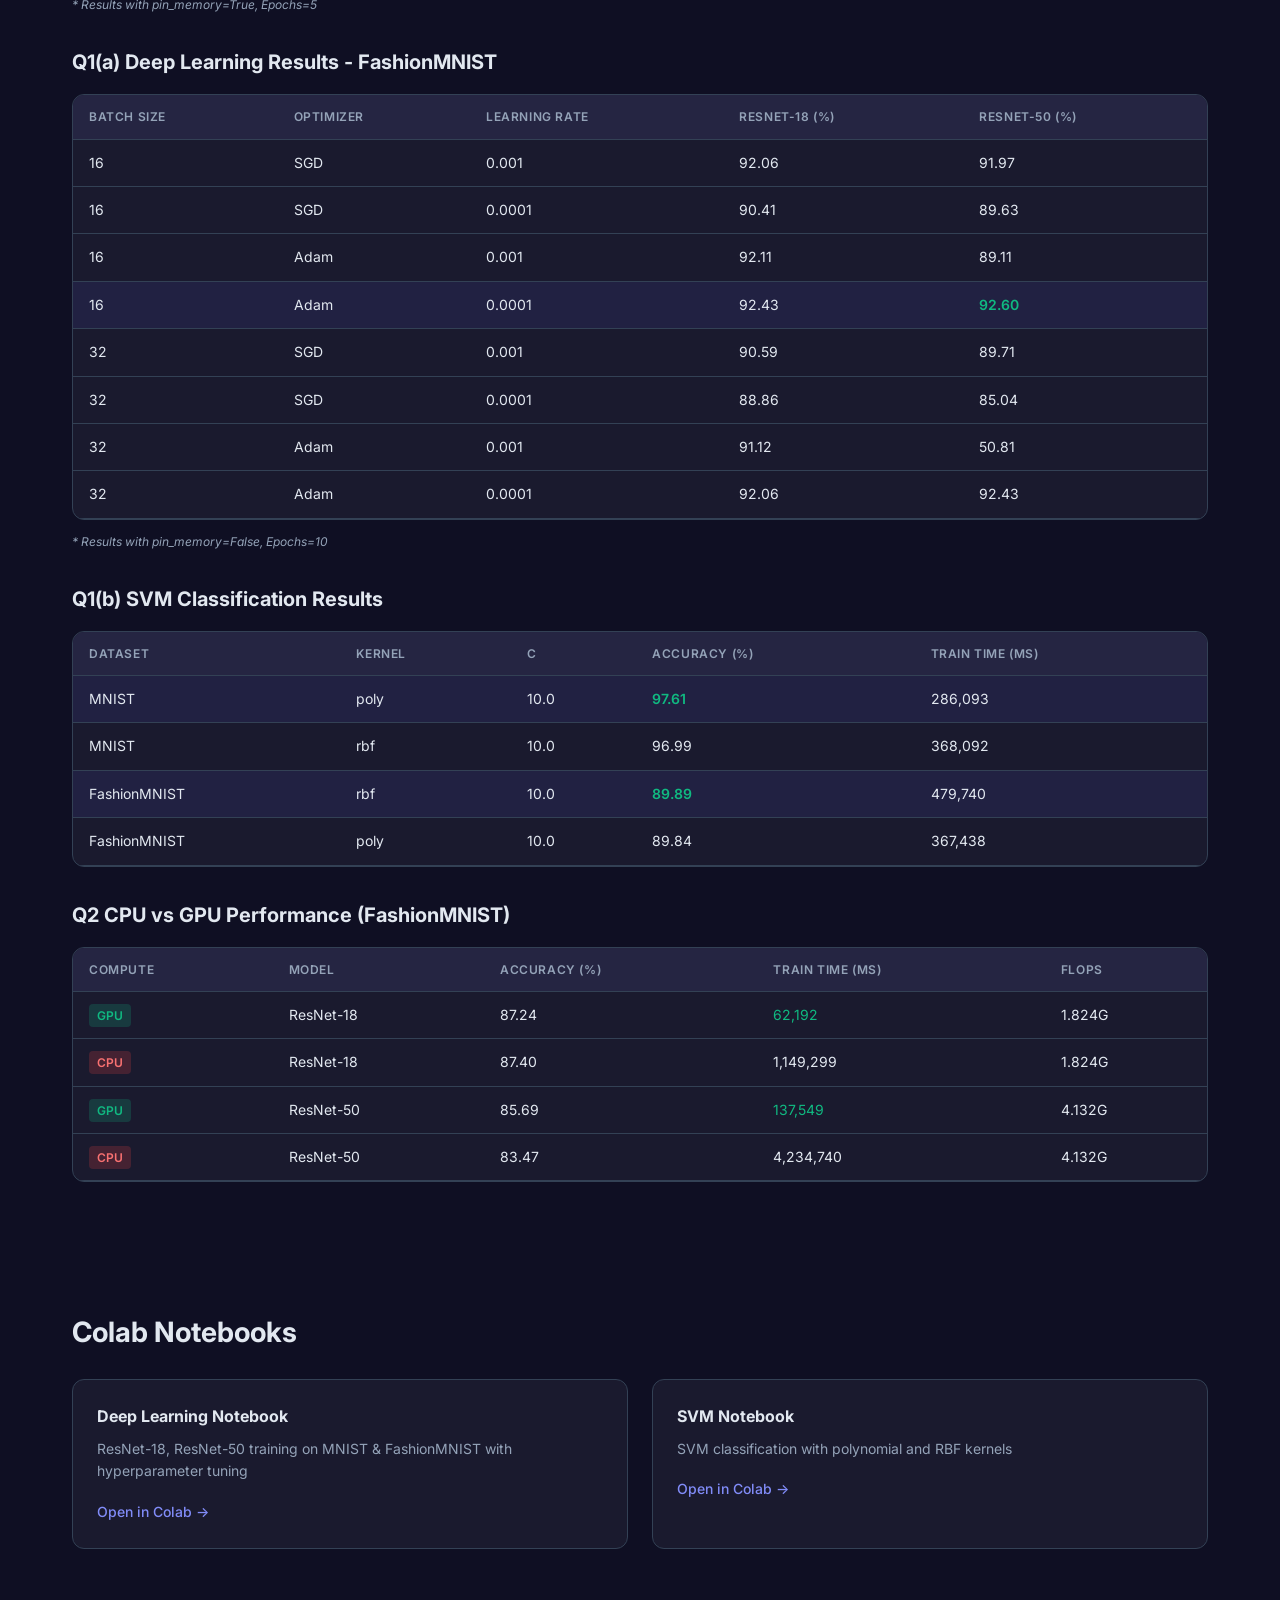
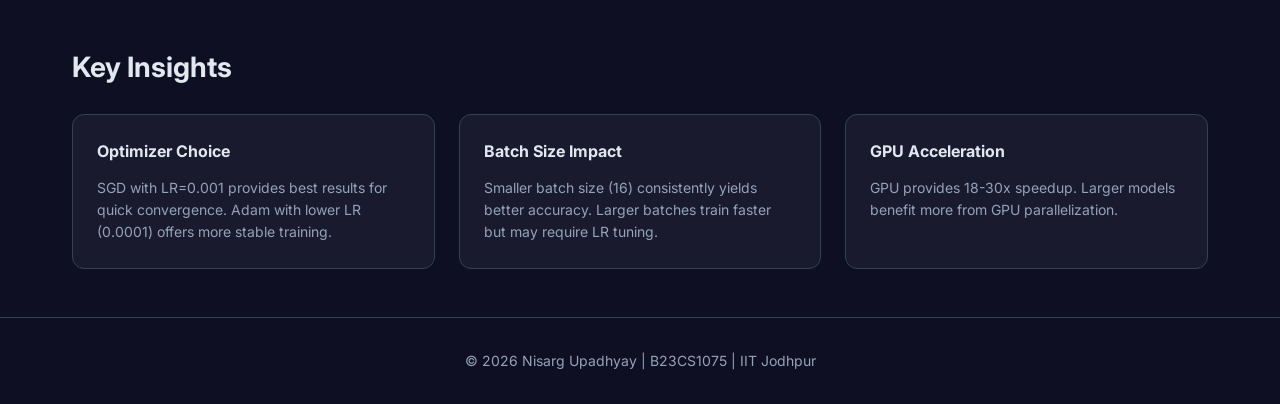
==== commit ab566eed: "Update: GitHub Pages site" ====
--- a/docs/assignment1.html
+++ b/docs/assignment1.html
@@ -30,7 +30,7 @@
     <main>
         <section class="hero" style="padding-bottom: 3rem;">
             <div class="container">
-                <a href="index.html" class="back-link">← Back to Portfolio</a>
+                <a href="index.html" class="back-link">← Back to Home</a>
                 <h1>Assignment 1</h1>
                 <p class="subtitle">Deep Learning & SVM Classification on MNIST & FashionMNIST</p>
             </div>
